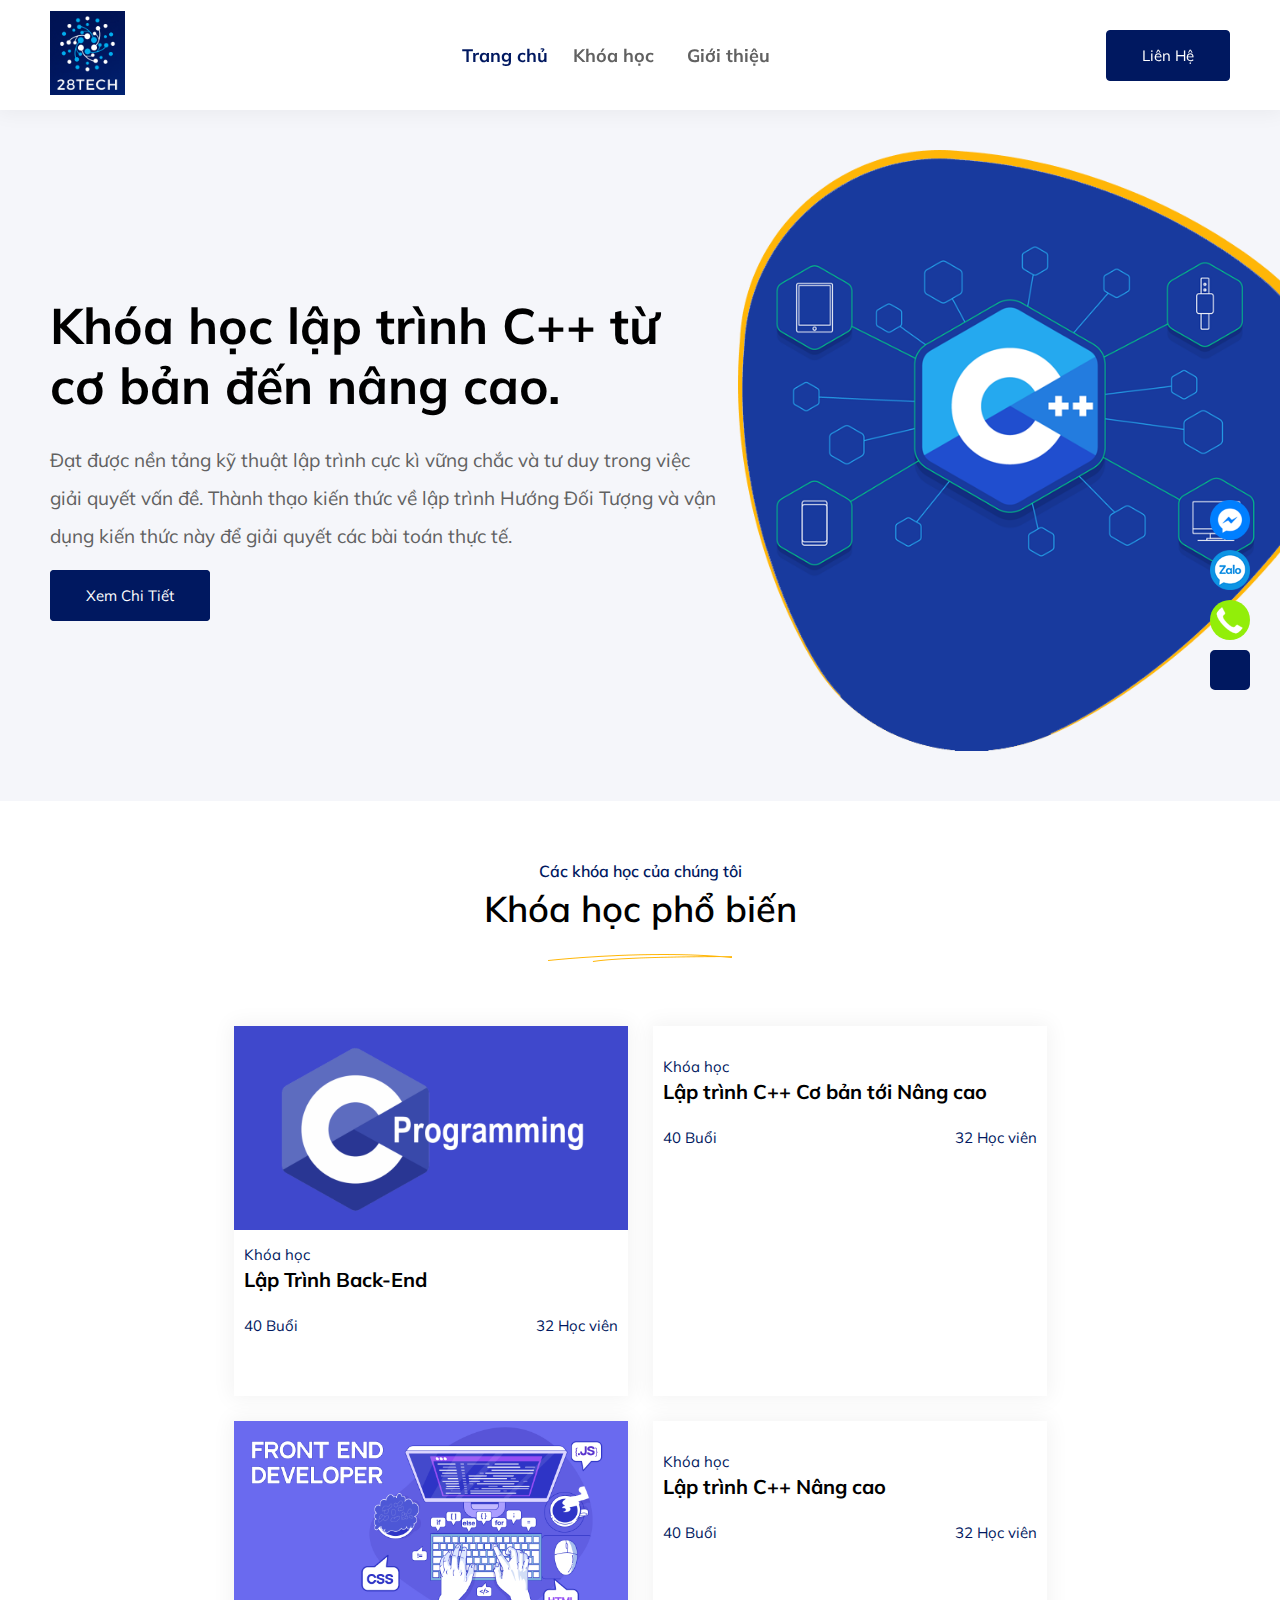
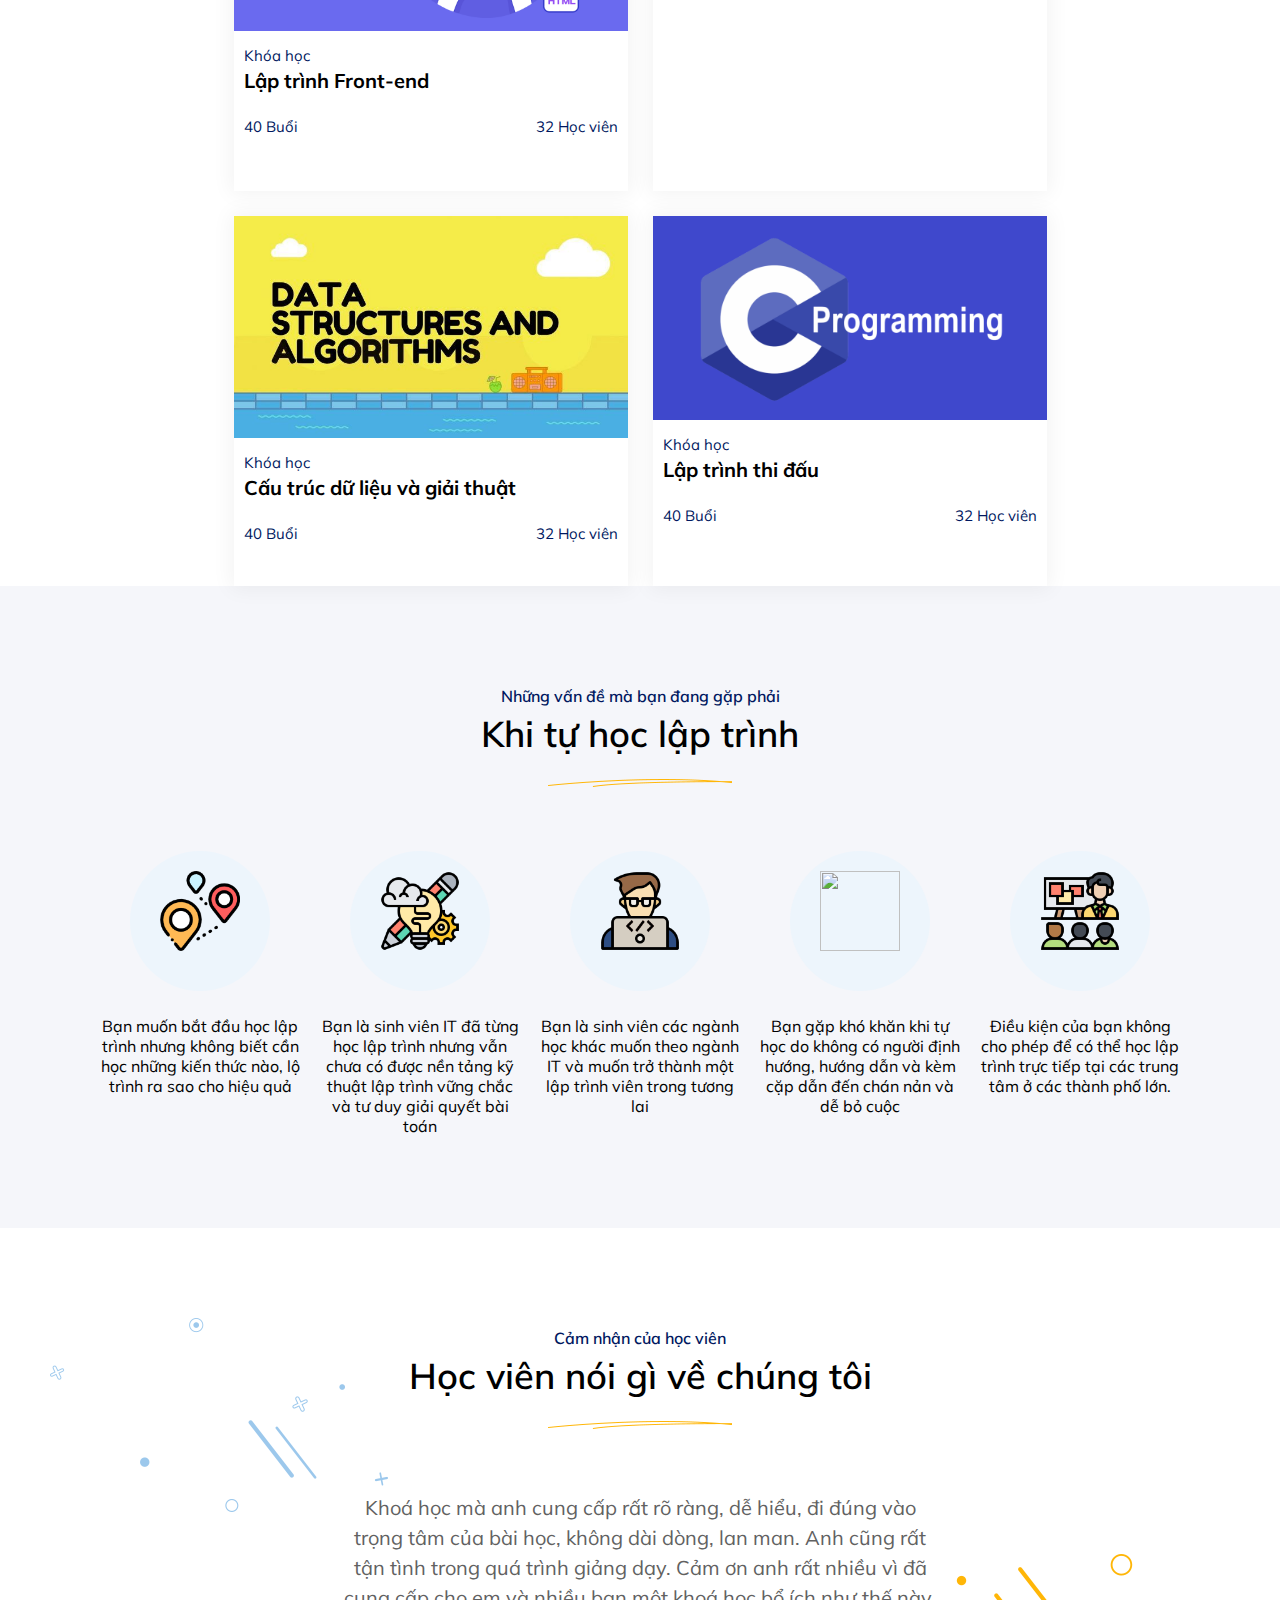
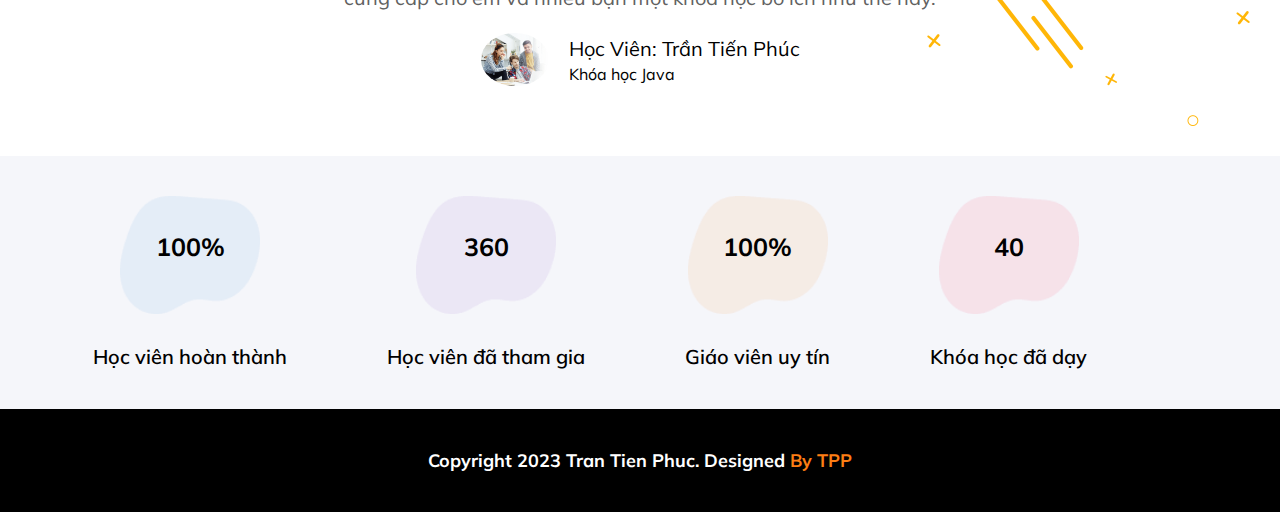
==== index.html @ 57086149 "first commit" ====
<!DOCTYPE html>
<html lang="en">
<head>
    <meta charset="UTF-8">
    <meta name="viewport" content="width=device-width, initial-scale=1.0">
    <link rel="stylesheet" href="style.css">
    <link rel="stylesheet" href="https://cdnjs.cloudflare.com/ajax/libs/font-awesome/6.4.0/css/all.min.css" integrity="sha512-iecdLmaskl7CVkqkXNQ/ZH/XLlvWZOJyj7Yy7tcenmpD1ypASozpmT/E0iPtmFIB46ZmdtAc9eNBvH0H/ZpiBw==" crossorigin="anonymous" referrerpolicy="no-referrer" />
    <link rel="shortcut icon" href="./logo.png" type="image/x-icon">
    <title>TPP - Become A Better Developer</title>
</head>
<body>
    <header>
        <div class="logo">
            <img src="./logo.png" alt="" class="img-logo">
        </div>
        <ul class="menu">
            <li class="menu-item"><a href="./index.html" class="active">Trang chủ</a></li>
            <li class="menu-item menu-item-table">
                <a href="">Khóa học</a>
                <i class="fa-solid fa-chevron-down"></i>
                <div class="menu-list">
                    <a href="./backend.html">Lập trình Backend</a>
                    <a href="">Lập trình FontEnd</a>
                    <a href="">lập trình C++ từ cơ bản đến nâng cao</a>
                    <a href="">Cấu trúc dữ liệu và giải thuật</a>
                    <a href="">Lập trình C</a>
                    <a href="">Lập trình Java và SQL</a>
                    <a href="">Lập trình Python</a>
                    <a href="">Lập trình thi đấu</a>
                </div>
            </li>
            <li class="menu-item"><a href="./introduce.html">Giới thiệu</a></li>
        </ul>
        <a href="" class="contact">Liên hệ</a>
    </header>
    <section class="hero">
        <div class="hero-left">
            <h1 class="heading">Khóa học lập trình C++ từ cơ bản đến nâng cao.</h1>
            <p>Đạt được nền tảng kỹ thuật lập trình cực kì vững chắc và tư duy trong việc giải quyết vấn đề. Thành thạo kiến thức về lập trình Hướng Đối Tượng và vận dụng kiến thức này để giải quyết các bài toán thực tế.</p>
            <a href="" class="contact">Xem chi tiết</a>
        </div>
        <div class="hero-right">
            <img src="./banner-c-plus-plus (1).png" alt="" class="hero-img">
        </div>
    </section>
    <section class="source">
        <div class="title">
            <p>Các khóa học của chúng tôi</p>
            <h3>Khóa học phổ biến</h3>
            <img src="./section-title-shape.png" alt="">
        </div>
        <div class="contain-box">
            <div class="box">
                <img src="./c.png" alt="">
                <div class="content">
                    <span>Khóa học</span>
                    <h3>Lập Trình Back-End</h3>
                    <div class="star">
                        <i class="fa-solid fa-star"></i>
                        <i class="fa-solid fa-star"></i>
                        <i class="fa-solid fa-star"></i>
                        <i class="fa-solid fa-star"></i>
                        <i class="fa-solid fa-star"></i>
                    </div>
                    <div class="time">
                        <span>40 Buổi</span>
                        <span>32 Học viên</span>
                    </div>
                </div>
            </div>
            <div class="box">
                <img src="./c-plus-plus.png" alt="">
                <div class="content">
                    <span>Khóa học</span>
                    <h3>Lập trình C++ Cơ bản tới Nâng cao</h3>
                    <div class="star">
                        <i class="fa-solid fa-star"></i>
                        <i class="fa-solid fa-star"></i>
                        <i class="fa-solid fa-star"></i>
                        <i class="fa-solid fa-star"></i>
                        <i class="fa-solid fa-star"></i>
                    </div>
                    <div class="time">
                        <span>40 Buổi</span>
                        <span>32 Học viên</span>
                    </div>
                </div>
            </div>
            <div class="box">
                <img src="./front-end.png" alt="">
                <div class="content">
                    <span>Khóa học</span>
                    <h3>Lập trình Front-end</h3>
                    <div class="star">
                        <i class="fa-solid fa-star"></i>
                        <i class="fa-solid fa-star"></i>
                        <i class="fa-solid fa-star"></i>
                        <i class="fa-solid fa-star"></i>
                        <i class="fa-solid fa-star"></i>
                    </div>
                    <div class="time">
                        <span>40 Buổi</span>
                        <span>32 Học viên</span>
                    </div>
                </div>
            </div>
            <div class="box">
                <img src="./c-plus-plus (1).png" alt="">
                <div class="content">
                    <span>Khóa học</span>
                    <h3>Lập trình C++ Nâng cao</h3>
                    <div class="star">
                        <i class="fa-solid fa-star"></i>
                        <i class="fa-solid fa-star"></i>
                        <i class="fa-solid fa-star"></i>
                        <i class="fa-solid fa-star"></i>
                        <i class="fa-solid fa-star"></i>
                    </div>
                    <div class="time">
                        <span>40 Buổi</span>
                        <span>32 Học viên</span>
                    </div>
                </div>
            </div>
            <div class="box">
                <img src="./cau-truc-du-lieu-va-giai-thuat.jpg" alt="">
                <div class="content">
                    <span>Khóa học</span>
                    <h3>Cấu trúc dữ liệu và giải thuật</h3>
                    <div class="star">
                        <i class="fa-solid fa-star"></i>
                        <i class="fa-solid fa-star"></i>
                        <i class="fa-solid fa-star"></i>
                        <i class="fa-solid fa-star"></i>
                        <i class="fa-solid fa-star"></i>
                    </div>
                    <div class="time">
                        <span>40 Buổi</span>
                        <span>32 Học viên</span>
                    </div>
                </div>
            </div>
            <div class="box">
                <img src="./c.png" alt="">
                <div class="content">
                    <span>Khóa học</span>
                    <h3>Lập trình thi đấu</h3>
                    <div class="star">
                        <i class="fa-solid fa-star"></i>
                        <i class="fa-solid fa-star"></i>
                        <i class="fa-solid fa-star"></i>
                        <i class="fa-solid fa-star"></i>
                        <i class="fa-solid fa-star"></i>
                    </div>
                    <div class="time">
                        <span>40 Buổi</span>
                        <span>32 Học viên</span>
                    </div>
                </div>
            </div>
        </div>
    </section>
    <section class="introduce">
        <div class="title">
            <p>Những vấn đề mà bạn đang gặp phải</p>
            <h3>Khi tự học lập trình</h3>
            <img src="./section-title-shape.png" alt="">
        </div>
        <div class="container-difficult">
            <div class="box-difficult">
                <div class="img-difficult">
                    <img src="./lo-trinh.png" alt="">
                </div>
                <p>Bạn muốn bắt đầu học lập trình nhưng không biết cần học những kiến thức nào, lộ trình ra sao cho hiệu quả</p>
            </div>
            <div class="box-difficult">
                <div class="img-difficult">
                    <img src="./tu-duy.png" alt="">
                </div>
                <p>Bạn là sinh viên IT đã từng học lập trình nhưng vẫn chưa có được nền tảng kỹ thuật lập trình vững chắc và tư duy giải quyết bài toán</p>
            </div>
            <div class="box-difficult">
                <div class="img-difficult">
                    <img src="./lap-trinh-vien.png" alt="">
                </div>
                <p>Bạn là sinh viên các ngành học khác muốn theo ngành IT và muốn trở thành một lập trình viên trong tương lai</p>
            </div>
            <div class="box-difficult">
                <div class="img-difficult">
                    <img src="./kho-khan.png" alt="">
                </div>
                <p>Bạn gặp khó khăn khi tự học do không có người định hướng, hướng dẫn và kèm cặp dẫn đến chán nản và dễ bỏ cuộc</p>
            </div>
            <div class="box-difficult">
                <div class="img-difficult">
                    <img src="./hoc-offline.png" alt="">
                </div>
                <p>Điều kiện của bạn không cho phép để có thể học lập trình trực tiếp tại các trung tâm ở các thành phố lớn.</p>
            </div>
        </div>
    </section>
    <section class="feeling">
        <img src="./feedback-shape-1.png" alt="" class="felling-img-1">
        <img src="./feedback-shape-2.png" alt="" class="felling-img-2">
        <div class="title">
            <p>Cảm nhận của học viên</p>
            <h3>Học viên nói gì về chúng tôi</h3>
            <img src="./section-title-shape.png" alt="">
        </div>
        <div class="container-feeling">
            <p>Khoá học mà anh cung cấp rất rõ ràng, dễ hiểu, đi đúng vào trọng tâm của bài học, không dài dòng, lan man. Anh cũng rất tận tình trong quá trình giảng dạy. Cảm ơn anh rất nhiều vì đã cung cấp cho em và nhiều bạn một khoá học bổ ích như thế này.</p>
            <div class="content-feeling">
                <img src="./education-img.png" alt="">
                <div class="comment">
                    <p class="name">Học Viên: Trần Tiến Phúc</p>
                    <span>Khóa học Java</span>
                </div>
            </div>
        </div>
    </section>
    <section class="register">
        <div class="container-register">
            <div class="box-register">
                <img src="./counter-shape-1.png" alt="">
                <span>Học viên hoàn thành</span>
                <p>100%</p>
            </div>
            <div class="box-register">
                <img src="./counter-shape-2.png" alt="">
                <span>Học viên đã tham gia</span>
                <p>360</p>
            </div>
            <div class="box-register">
                <img src="./counter-shape-3.png" alt="">
                <span>Giáo viên uy tín</span>
                <p>100%</p>
            </div>
            <div class="box-register">
                <img src="./counter-shape-4.png" alt="">
                <span>Khóa học đã dạy</span>
                <p>40</p>
            </div>
        </div>
    </section>
    <div class="social">
        <img src="./icon-mess.png" alt="">
        <img src="./icon-zalo.png" alt="">
        <img src="./icon-phone.png" alt="" class="social-phone">
       <div class="updown">
        <a href="#"><i class="fa-solid fa-angles-up"></i></a>
       </div>
    </div>
    <footer>
        <p>Copyright 2023 Tran Tien Phuc. Designed <span>By TPP</span></p>
    </footer>
</body>
</html>
---- style.css ----
@import url('https://fonts.googleapis.com/css2?family=Mulish:wght@300;400;500;600;700;800;900&display=swap');
*{
    padding: 0;
    margin: 0;
    box-sizing: border-box;
    list-style: none;
    text-decoration: none;
    font-family: var(--font-family);
}
:root{
    --font-family: 'Mulish', sans-serif;
    --main-color: #001860;
    --body-color: #616161;
    --white-color: #ffffff;
    --bs-orange: #fd7e14;
    --back-color: #000000;
    --transition: all ease .5s;
    --border-radiaus: 4px;
    --box-shadow: 0 0 20px 3px rgba(0,0,0,0.05);
}
body{
   
}
header{
    display: flex;
    align-items: center;
    justify-content: space-between;
    height: 110px;
    background-color: var(--white-color);
    box-shadow: var(--box-shadow);
    padding: 20px 50px;
    position: fixed;
    width: 100%;
    z-index: 1000;
    top: 0;
    left: 0;
    right: 0;
}
.menu .active{
    color: var(--main-color);
}
.logo{
    width: 75px;
}
.logo img{
    width: 100%;
    height: auto;
}
.menu{
    display: flex;
    align-items: center;
    gap: 25px;
}
.menu li a{
    font-size: 18px;
    color: var(--body-color);
    transition: var(--transition);
    font-weight: bold;
}
.menu li:hover a{
    color: var(--main-color);
    cursor: pointer;
}
.contact{
    padding: 15px 35px;
    background-color: var(--main-color);
    color: var(--white-color);
    font-size: 15px;
    border-radius: var(--border-radiaus);
    text-align: center;
    text-transform: capitalize;
    border: 1px solid var(--main-color);
    transition: var(--transition);
}
.contact:hover{
    background-color: var(--white-color);
    color: var(--main-color);
}
.menu li{
    display: flex;
    align-items: center;
}
.menu li i{
    color: var(--body-color);
    font-weight: bold;
    font-size: 10px;
    margin-left: 8px;
    transition: var(--transition);
    cursor: pointer;
}
.menu li:hover i{
    color: var(--main-color);
}
.menu-item-table{
    position: relative;
    cursor: pointer;
}
.menu-item-table:hover .menu-list{
    display: inline-flex;
}
.hero{
    display: flex;
    align-items: center;
    gap: 15px;
    padding: 50px 50px;
    background-color: #f5f6fa;
    margin-top: 100px;
}
.hero-left{
    width: 58.3333333333%;
}
.hero-left .heading{
    font-size: 50px;
    line-height: 1.2;
    margin-bottom: 25px;
}
.hero-left p{
    color: var(--body-color);
    margin-bottom: 30px;
    line-height: 2;
    font-size: 19px;
}
.hero-right{
    width: calc(100% - 58.3333333333%);
}
.hero-right img{
    width: 600px;
    vertical-align: middle;
}
.menu-list{
    position: absolute;
    left: -10px;
    top: 160%;
    display: flex;
    flex-direction: column;
    background-color: var(--white-color);
    width: 250px;
    display: none;
    transition: var(--transition);
}
.menu-list::before{
    content: "";
    display: block;
    width: 150px;
    height: 50px;
    background-color: transparent;
    position: absolute;
    top: -30px;
}
.menu-list a{
    padding: 10px 15px;
    border-bottom: 1px dashed var(--body-color);
    color: var(--body-color);
}
.menu-list a:hover{
    color: red;
}
.source{
    margin-top: 100px;
    margin-bottom: 70px;
    text-align: center;
    width: 90%;
    margin: 0 auto;
}
.title p{
    font-size: 16px;
    color: var(--main-color);
    font-weight: 600;
    margin-bottom: 5px;
}
 .title h3{
    font-size: 36px;
    font-weight: 600;
    margin-bottom: 15px;
}
.box{
    width: 394px;
    height: 370px;
    text-align: start;
    box-shadow: var(--box-shadow);
    transition: var(--transition);
    cursor: pointer;
}
.box:hover{
    transform: translateY(-5px);
}
.box img{
    width: 100%;
    object-fit: cover;
}
.box .content{
    padding: 10px;
}
.box .content span{
    color: var(--main-color);
    font-size: 15px;
    margin-bottom: 5px;
}
.box .content h3{
    font-size: 20px;
    line-height: 1.6;
}
.box .content .star{
    margin-bottom: 20px;
    line-height: 1;
    color: var(--main-color);
}
.time{
    width: 100%;
    display: flex;
    align-items: center;
    justify-content: space-between;
}
.contain-box{
    display: flex;
    align-items: center;
    justify-content: center;
    flex-wrap: wrap;
    gap: 25px;
}
.title{
    margin: 60px 0px;
}
.introduce{
    background-color: #f5f6fa;
    padding: 40px;
    text-align: center;
}
.container-difficult{
    display: flex;
    align-items: center;
    justify-content: center;
    gap: 20px;
}
.box-difficult{
    width: 200px;
    height: 337px;
    text-align: center;
    transition: var(--transition);
}
.box-difficult:hover{
    transform: translateY(-5px);
}
.box-difficult img{
    width: 80px;
    height: 80px;
    object-fit: contain;
    margin-bottom: 20px;
}
.img-difficult{
    width: 140px;
    height: 140px;
    background-color: red;
    display: flex;
    align-items: center;
    justify-content: center;
    border-radius: 50%;
    margin: 0 auto 25px;
    background-color: #edf5fc;
}
.feeling{
    display: flex;
    align-items: center;
    justify-content: center;
    flex-direction: column;
    background-color: var(--white-color);
    text-align: center;
    padding: 40px;
    position: relative;
    margin-bottom: 30px;
}
.container-feeling{
    width: 50%;
}
.content-feeling img{
    width: 68px;
    height: auto;
    border-radius: 50%;
}
.container-feeling p{
    font-size: 20px;
    color: var(--body-color);
    line-height: 1.5;
}
.content-feeling{
    width: 100%;
    display: flex;
    align-items: center;
    gap: 20px;
    justify-content: center;
    margin-top: 20px;
}
.content-feeling .name{
    color: var(--back-color);
}
.container-feeling .comment{
    text-align: start;
}
.felling-img-1{
    position: absolute;
    top: 90px;
    left: 50px;
}
.felling-img-2{
    position: absolute;
    bottom: 0;
    right: 30px;
}
.register{
    background-color: #f5f6fa;
    padding: 40px 0px;
}
.container-register{
    display: flex;
    align-items: center;
    justify-content: center;
}
.box-register{
    display: flex;
    align-items: center;
    flex-direction: column;
    margin-right: 100px;
    position: relative;
    transition: var(--transition);
}
.box-register:hover{
    transform: translateY(-5px);
}
.box-register img{
    margin-bottom: 30px;
    width: 140px;
}
.box-register span{
    font-size: 20px;
    font-weight: 600;
}
.box-register p{
    position: absolute;
    font-size: 25px;
    font-weight: bold;
    top: 20%;
}
footer{
    background-color: var(--back-color);
    padding: 40px;
    text-align: center;
}
footer p{
    color: var(--white-color);
    font-size: 18px;
    font-weight: bold;
}
footer span{
    color: var(--bs-orange);
}
.social{
    position: fixed;
    top: 500px;
    right: 30px;
}
.social img{
    width: 40px;
    height: 40px;
    margin-bottom: 10px;
    display: block;
    cursor: pointer;
}
.social-phone{
    background-color: rgb(146, 238, 9);
    border-radius: 50%;
    padding: 5px;
}
.social .updown{
    width: 40px;
    height: 40px;
    background-color: var(--main-color);
    display: flex;
    align-items: center;
    justify-content: center;
    border-radius: 5px;
    font-size: 12px;
    border: 2px solid var(--main-color);
    transition: var(--transition);
    cursor: pointer;
}
.social .updown a{
    color: var(--white-color);
}
.social .updown:hover{
    background-color: var(--white-color);
}
.social .updown:hover a{
    color: var(--main-color);
}
.introduce-hero{
    position: relative;
    height: 363px;
    width: 100%;
    background-image: url(./page-bg-1.jpg);
    text-align: center;
    background-repeat: no-repeat;
    background-position: center center;
    background-size: cover;
    display: flex;
    align-items: center;
    justify-content: center;
    z-index: 1;
}
.introduce-hero::before{
    position: absolute;
    content: "";
    width: 100%;
    height: 100%;
    background-color: var(--white-color);
    opacity: 0.8;
    z-index: -1;
}
.container-introduce-hero h2{
    font-size: 40px;
    font-weight: 500;
    margin-bottom: 20px;
}
.container-introduce-hero span{
    margin: 0 20px;
    font-size: 15px;
}
.introduce-body{
    display: flex;
    gap: 55px;
    background-color: #f5f6fa;
}
.introduce-left{
    width: 50%;
}
.introduce-left img{
    width: 800px;
    height: 100%;
    background-size: contain;
    background-position: center center;
}
.introduce-righ{
    max-width: 518px;
}
.introduce-right{
    padding: 100px 0px;
}
.introduce-right h3{
    font-size: 36px;
    text-transform: uppercase;
    color: var(--main-color);
    margin: 20px 0px;
}
.introduce-right p{
    color: var(--body-color);
    line-height: 2;
    margin-bottom: 20px;
}
.introduce-right .content{
    max-width: 600px;
}
.contact-item{
    margin-bottom: 30px;
}
.contact-item i{
    width: 20px;
    height: 20px;
    background-color: var(--main-color);
    border-radius: 50%;
    font-size: 15px;
    color: var(--white-color);
    line-height: 20px;
    padding-left: 3px;
}
.contact-item .link{
    color: var(--body-color);
    margin-left: 5px;
    transition: var(--transition);
}
.contact-item .link:hover{
    color: var(--main-color);
}
.rate{
    margin-top: 200px;
    margin-bottom: 50px;
    display: flex;
}
.rate .left{
    width: 60%;
    margin: 0 100px;
}
.rate .left h2{
    font-size: 38px;
    margin-bottom: 25px;
    font-weight: 700;
    color: var(--main-color);
}
.rate .left img{
    width: 800px;
    height: auto;
}
.teacher{
    display: flex;
    align-items: center;
    gap: 20px;
    margin-bottom: 20px;
}
.teacher img{
    max-width: 55px;
    border-radius: 50%;
}
.teacher span{
    display: block;
    margin-top: 10px;
}
.right{
    width: 40%;
}
.box-rate{
    max-width: 400px;
    border: 1px solid #eaedff;
}
.cost , .begin , .calender{
    padding: 10px 30px;
    border-bottom: 1px solid #eaedff;
}
.cost , .begin{
    display: flex;
    align-items: center;
    justify-content: space-between;
}
.cost span{
    color: var(--main-color);
    font-weight: 600;
}
.begin span ,.calender span{
    color: var(--body-color);
}
.button{
    display: flex;
    align-items: center;
    justify-content: center;
    padding: 10px 0;
}
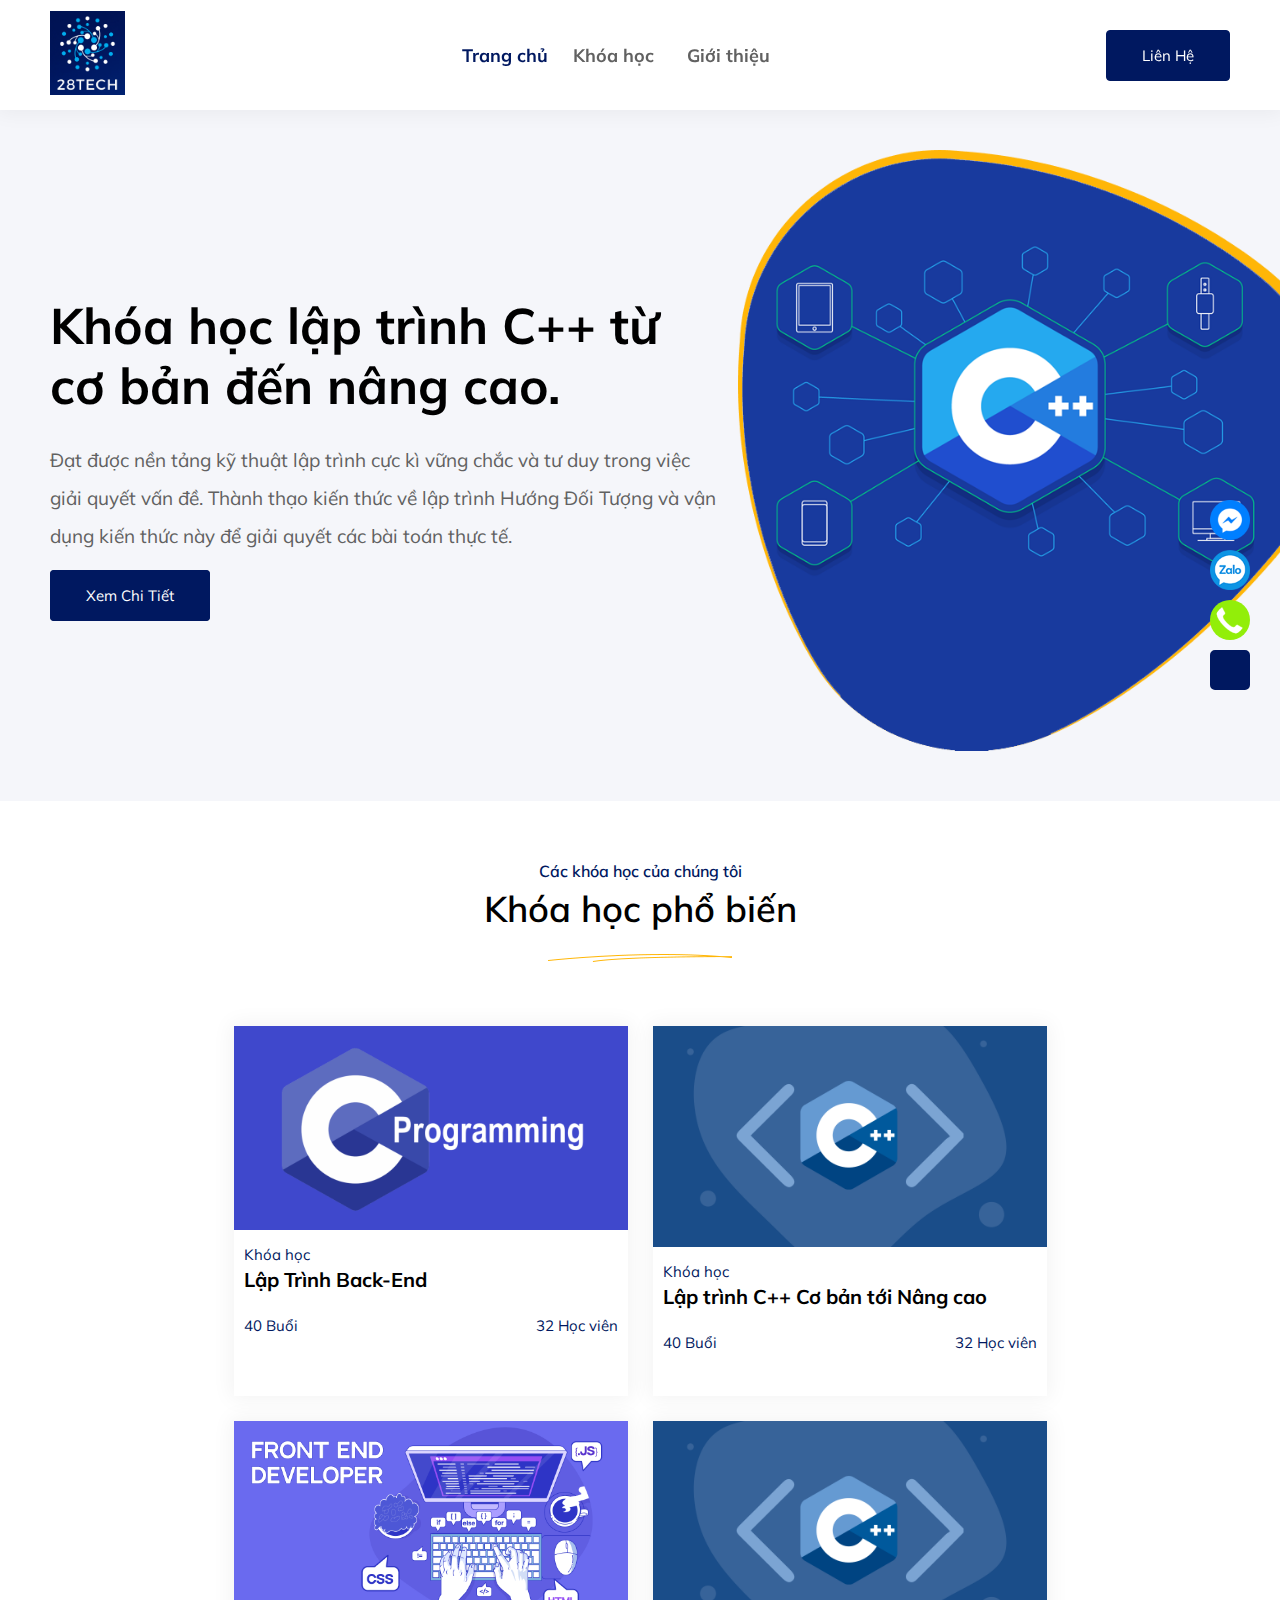
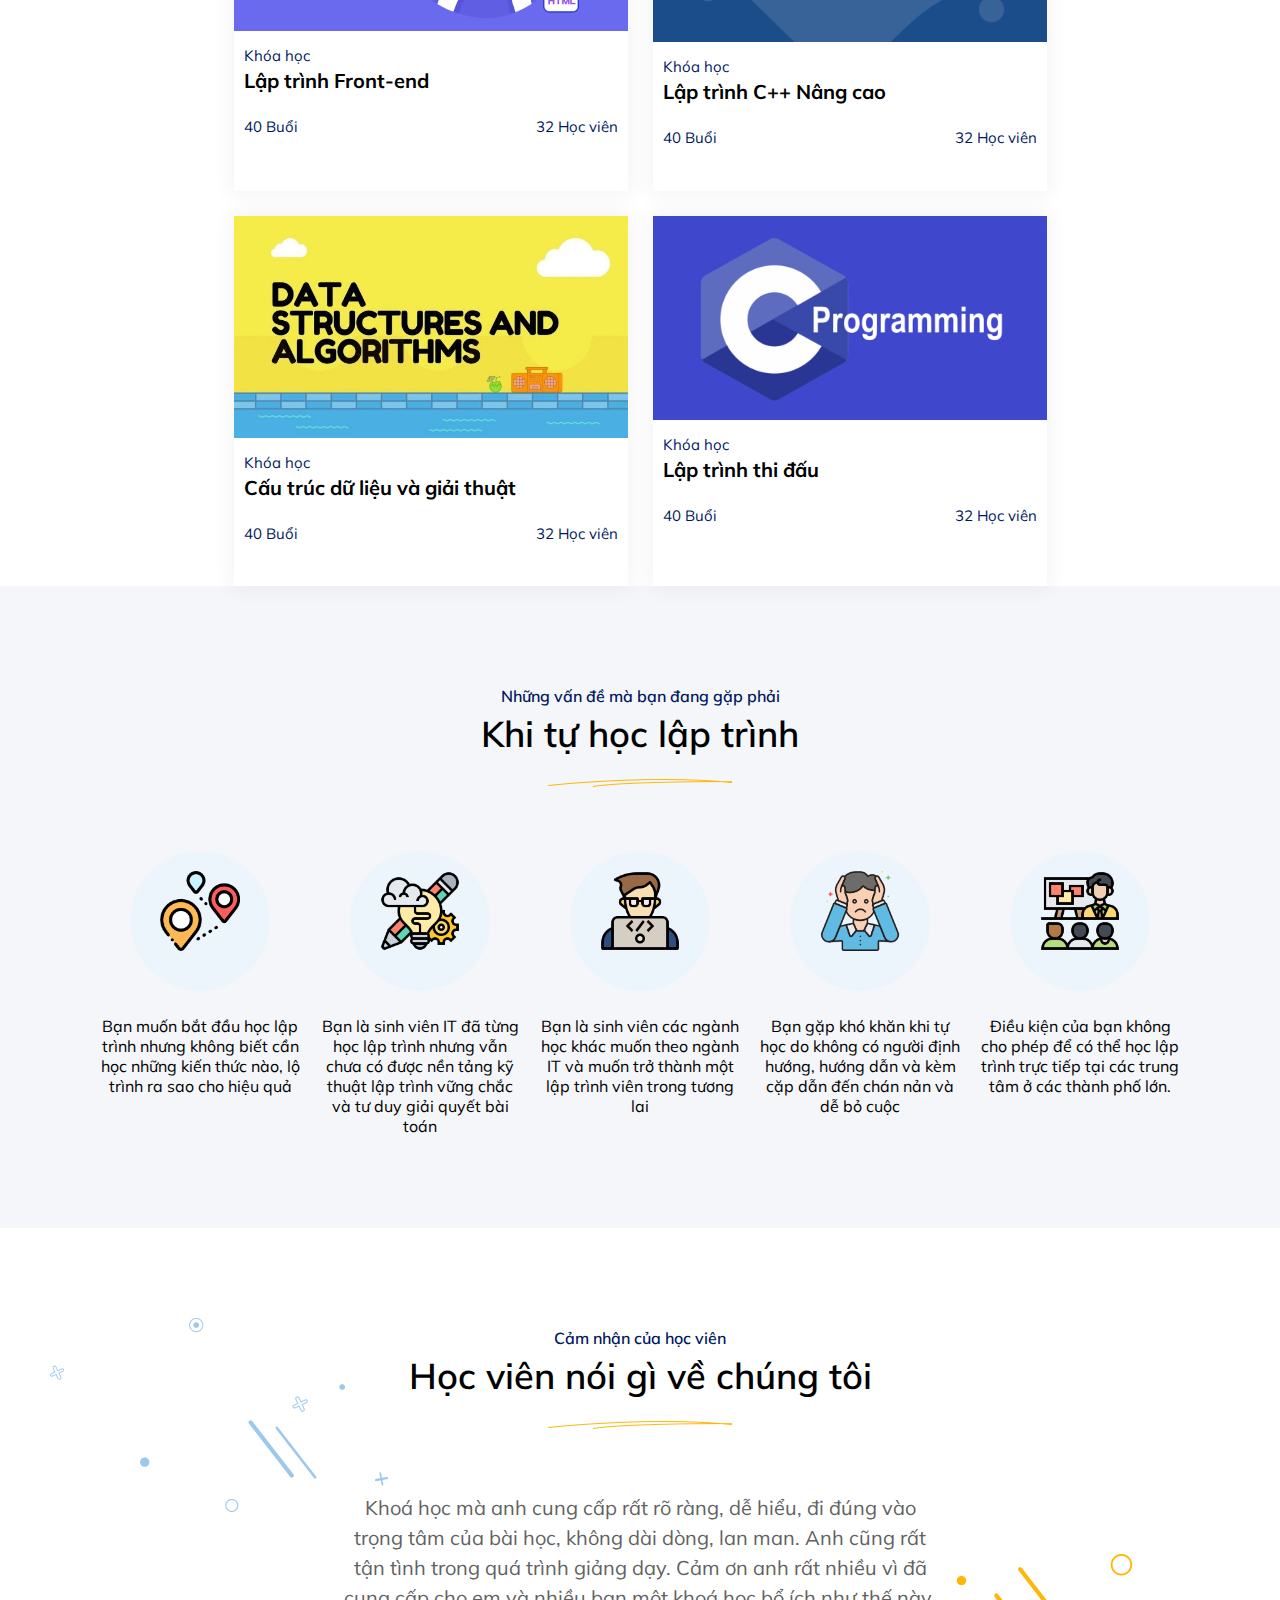
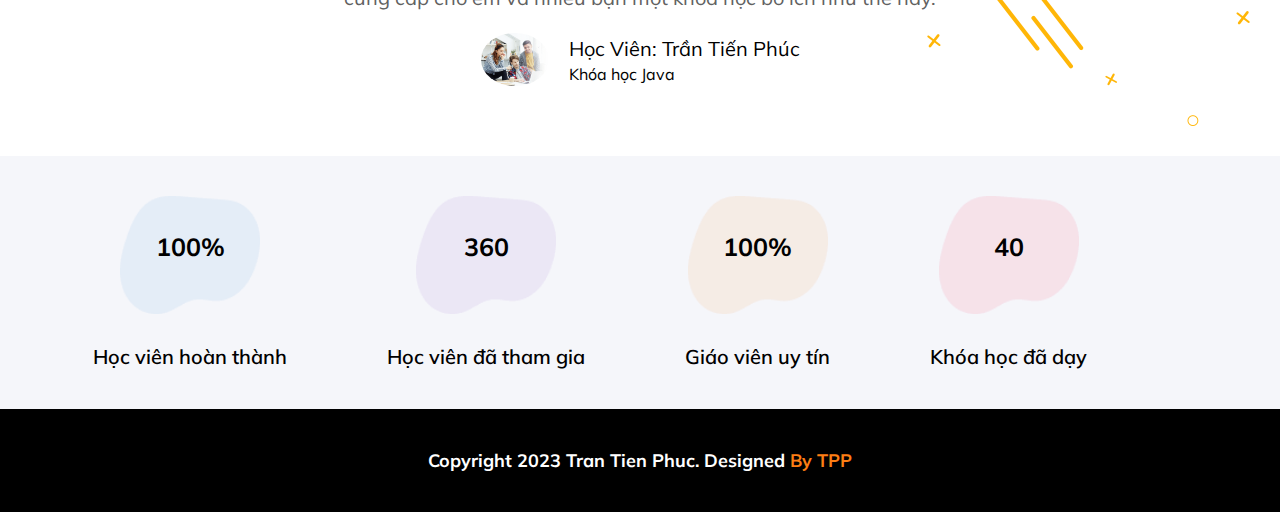
==== commit 30c02426: "first commit" ====
--- a/index.html
+++ b/index.html
@@ -218,8 +218,8 @@
             </div>
         </div>
     </section>
-    <section class="register">
-        <div class="container-register">
+    <section class="register-index">
+        <div class="container-register-index">
             <div class="box-register">
                 <img src="./counter-shape-1.png" alt="">
                 <span>Học viên hoàn thành</span>
--- a/style.css
+++ b/style.css
@@ -45,6 +45,7 @@
 .logo img{
     width: 100%;
     height: auto;
+    cursor: pointer;
 }
 .menu{
     display: flex;
@@ -250,7 +251,6 @@
 .img-difficult{
     width: 140px;
     height: 140px;
-    background-color: red;
     display: flex;
     align-items: center;
     justify-content: center;
@@ -306,11 +306,11 @@
     bottom: 0;
     right: 30px;
 }
-.register{
+.register-index{
     background-color: #f5f6fa;
     padding: 40px 0px;
 }
-.container-register{
+.container-register-index{
     display: flex;
     align-items: center;
     justify-content: center;
@@ -481,7 +481,7 @@
 }
 .rate{
     margin-top: 200px;
-    margin-bottom: 50px;
+    margin-bottom: 70px;
     display: flex;
 }
 .rate .left{
@@ -540,4 +540,269 @@
     align-items: center;
     justify-content: center;
     padding: 10px 0;
+}
+.navbar{
+    padding: 20px 30px;
+    background-color: #f5f6fa;
+    display: flex;
+    align-items: center;
+    justify-content: center;
+}
+.navbar-backend{
+    display: flex;
+    align-items: center;
+    gap: 30px;
+}
+.target{
+    display: flex;
+    gap: 20px;
+    padding: 50px 80px;
+}
+.target-left{
+    width: 50%;
+}
+.target-left img{
+    width: 100%;
+}
+.target-right{
+    width: 50%;
+}
+.target-right h2{
+    font-size: 36px;
+}
+.target-box{
+    margin-top: 20px;
+    display: flex;
+    flex-wrap: wrap;
+    gap: 20px;
+}
+.target-box-item{
+    padding: 20px 30px;
+    text-align: center;
+    width: 280px;
+    height: 250px;
+    background-color: #f8f8fb;
+    cursor: pointer;
+    transition: var(--transition);
+    z-index: 2;
+}
+.target-box-item:hover{
+    transform: translateY(-5px);
+}
+.target-box-item img{
+    height: 70px;
+    width: auto;
+}
+.target-box-item h3{
+    color: #111111;
+}
+.target-box-item span{
+    font-size: 15px;
+    line-height: 2;
+    color: var(--body-color);
+    margin-top: 10px;
+    display: block;
+}
+.target-box-item-margin{
+    margin-top: 30px;
+}
+.result{
+    background-image: url(tutor-bg.jpg);
+    background-size: cover;
+    background-position: center center;
+    height: 800px;
+    text-align: center;
+    padding: 40px;
+    position: relative;
+    z-index: -2;
+}
+.result:before{
+    content: "";
+    position: absolute;
+    top: 0;
+    left: 0;
+    width: 100%;
+    height: 100%;
+    background-color: #111111;
+    opacity: 0.8;
+    z-index: -1;
+}
+.result .title{
+    z-index: 2000;
+}
+.result .title span{
+    color: #ffc107;
+    font-size: 16px;
+    font-weight: 600;
+    margin-bottom: 10px;
+}
+.result .title h3{
+    color: var(--white-color);
+}
+.result .target-box .target-box-item{
+    width: 380px;
+    height: 230px;
+    background-color: transparent;
+    border: 1px solid var(--white-color);
+    cursor: pointer;
+    transition: var(--transition);
+    padding-bottom: 40px;
+}
+.result .target-box .target-box-item:hover{
+    transform: translateY(-5px);
+}
+.result .target-box{
+    display: flex;
+    align-items: center;
+    justify-content: center;
+}
+.result .target-box .target-box-item h3{
+    color: var(--white-color);
+}
+.result .target-box .target-box-item span{
+    color: var(--white-color);
+}
+.opp{
+    padding: 100px 0px 70px;
+    text-align: center;
+    background-color: #f5f6fa;
+}
+.opp h2{
+    font-size: 36px;
+    font-weight: 600;
+    margin-bottom: 15px;
+}
+.opp img{
+    margin-bottom: 30px;
+}
+.why{
+    display: flex;
+    padding: 100px;
+}
+.why-left{
+    width: 50%;
+}
+.why-left h2{
+    font-size: 36px;
+    margin-bottom: 20px;
+}
+.why-left span{
+    color: var(--main-color);
+}
+.why-right{
+    position: relative;
+    display: flex;
+    align-items: center;
+    justify-content: center;
+    width: 50%;
+    margin-top: 100px;
+}
+.why-right-img-2{
+    position: absolute;
+    top: -130px;
+    right: 70px;
+}
+.why-right-img-3{
+    position: absolute;
+    left: 40px;
+    top: -40px;
+}
+.why-shap-1{
+    position: absolute;
+    top: -120px;
+    left: 0;
+    z-index: -1;
+}
+.why-shap-2{
+    position: absolute;
+    bottom: 0;
+    right: 80px;
+    z-index: -1;
+}
+.sale{
+    background-image: url(./lap-trinh.jpg);
+    height: 700px;
+    background-size: cover;
+    background-position: center center;
+    display: flex;
+    gap: 100px;
+    padding: 100px;
+    position: relative;
+    z-index: 2;
+}
+.sale::before{
+    content: "";
+    position: absolute;
+    top: 0;
+    left: 0;
+    width: 100%;
+    height: 100%;
+    background-color: rgb(0 0 0 / 70%);
+    z-index: -1;
+}
+.sale-left{
+    width: 50%;
+}
+.sale-left h2{
+    font-size: 42px;
+    color: var(--white-color);
+    margin-bottom: 20px;
+}
+.sale-left p{
+    color: var(--white-color);
+    margin-bottom: 20px;
+}
+.sale-left .here{
+    margin: 20px 0px;
+}
+.sale-contact{
+    font-size: 32px;
+    margin-bottom: 25px
+}
+.sale-right{
+    width: 50%;
+}
+.container-register{
+    padding: 20px 0px;
+    background-color: var(--white-color);
+    display: flex;
+    align-items: center;
+    flex-direction: column;
+    width: 500px;
+}
+.register{
+    padding: 25px 30px 20px;
+    text-align: center;
+    background-color: var(--main-color);
+    width: 420px;
+}
+.register span{
+    color: var(--white-color);
+}
+.register h3{
+    color: var(--white-color);
+    font-size: 20px;
+    font-weight: 400;
+}
+.form input{
+    background-color: #f8f9fb;
+    border-color: #e1e2e3;
+    color: #616161;
+    height: 50px;
+    width: 100%;
+    padding: 10px 20px;
+    font-size: 16px;
+    border: 1px solid #ececed;
+    margin-bottom: 30px;
+    outline: none;
+}
+.form input:hover{
+
+}
+.form{
+    width: 420px;
+    margin-bottom: 30px;
+    border: 1px solid var(--main-color);
+    padding: 20px 20px 40px;
+    text-align: center;
 }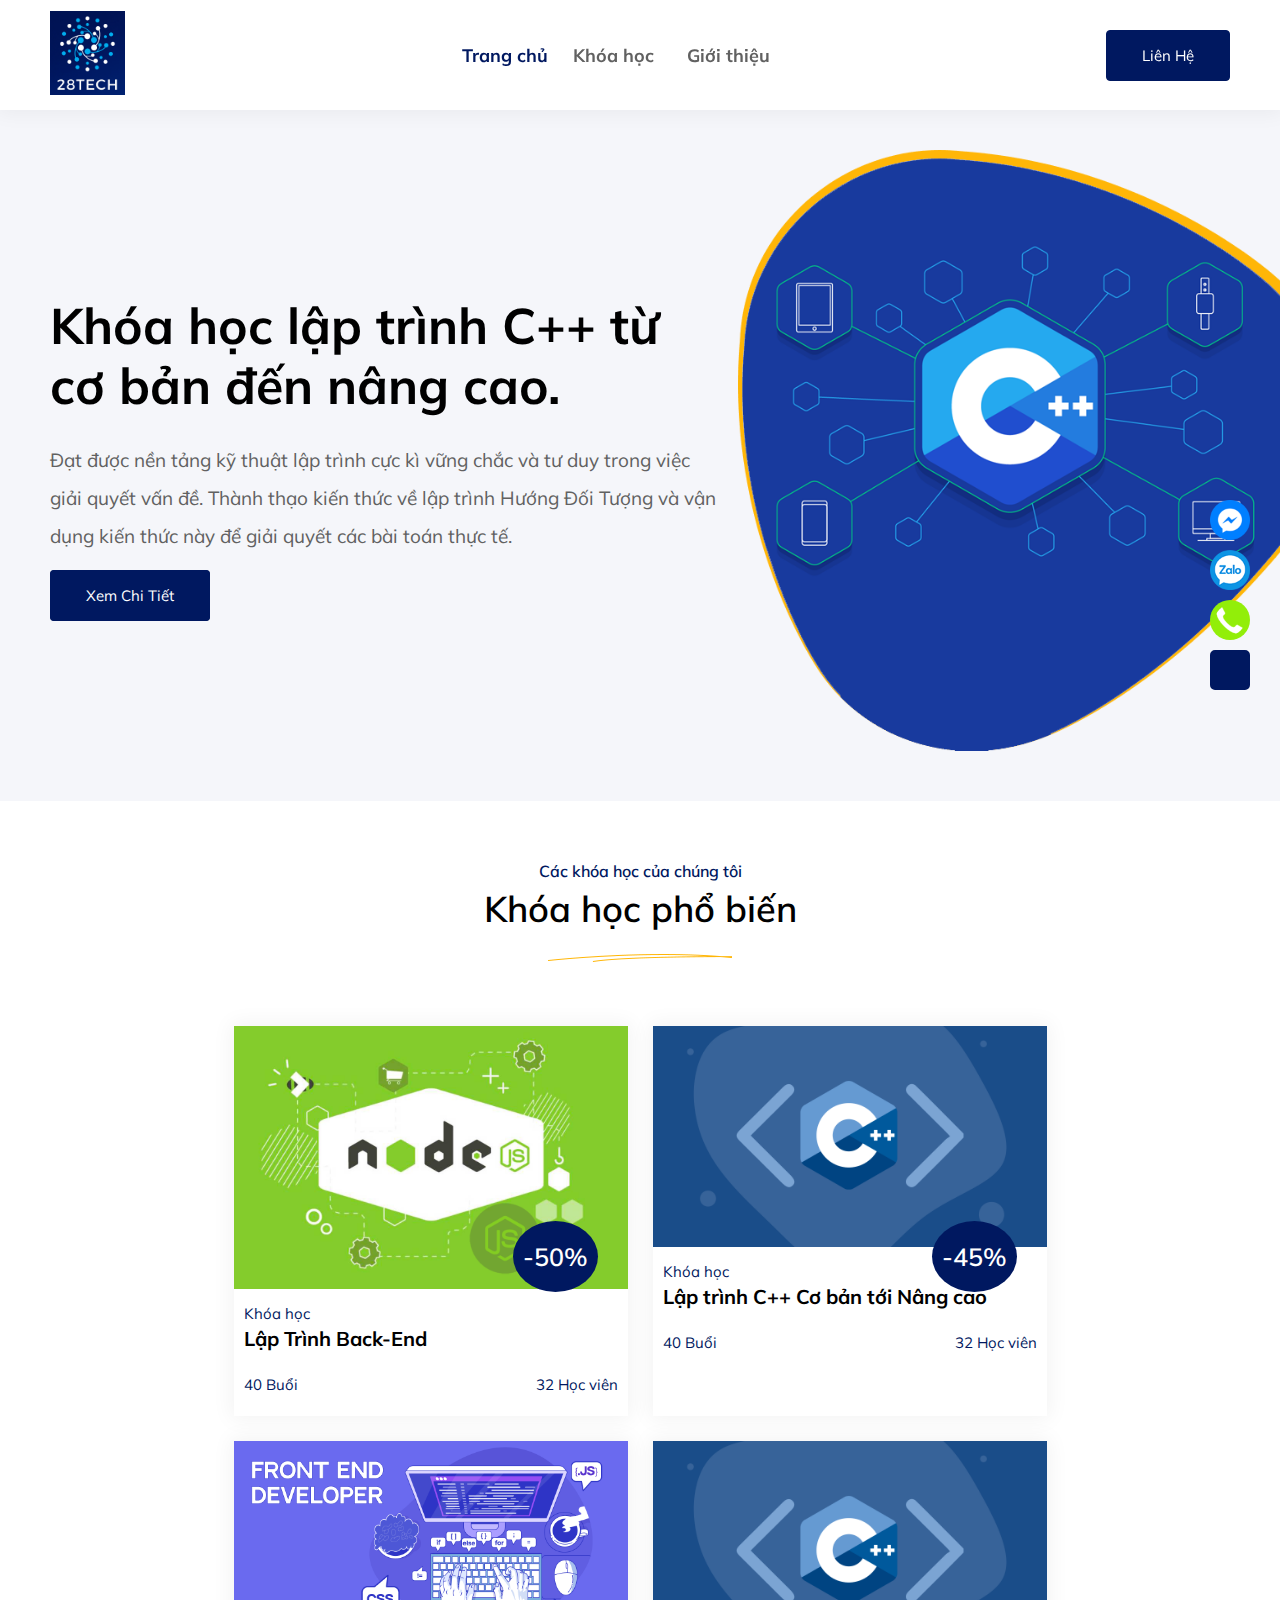
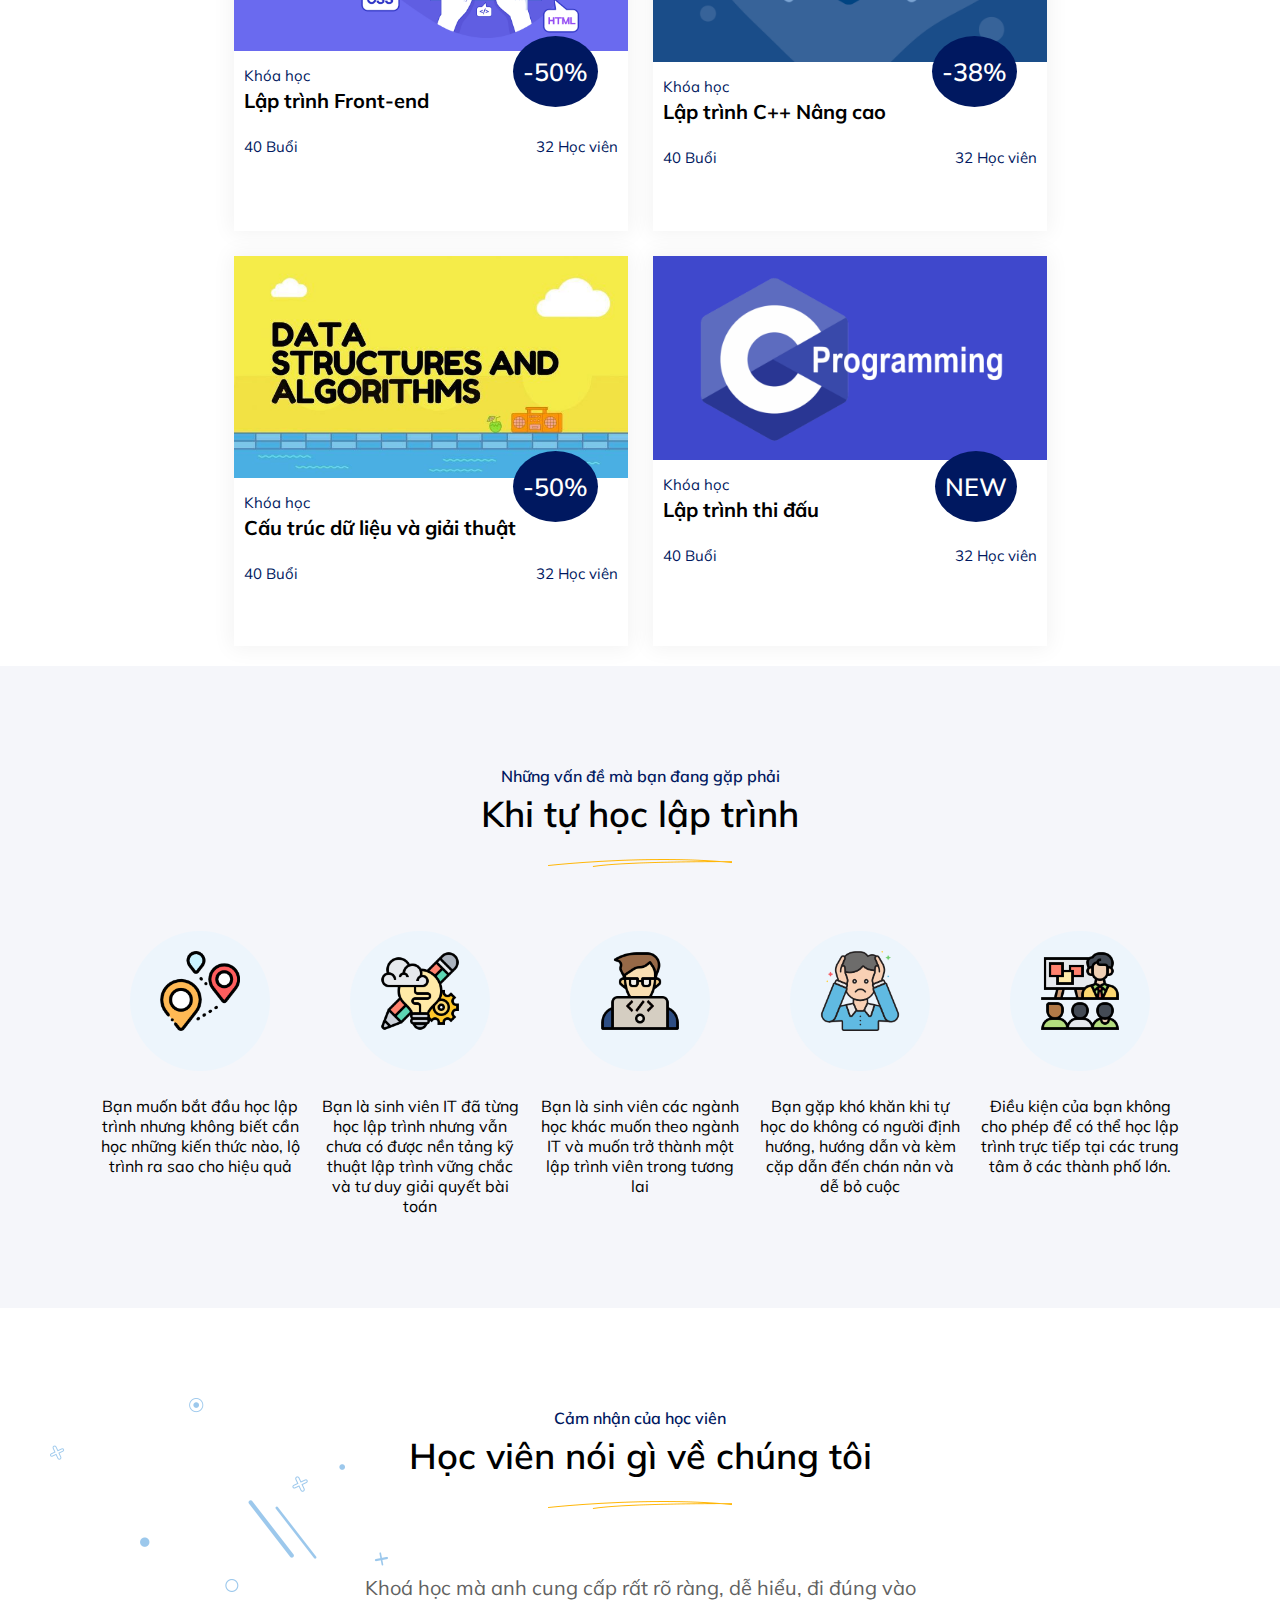
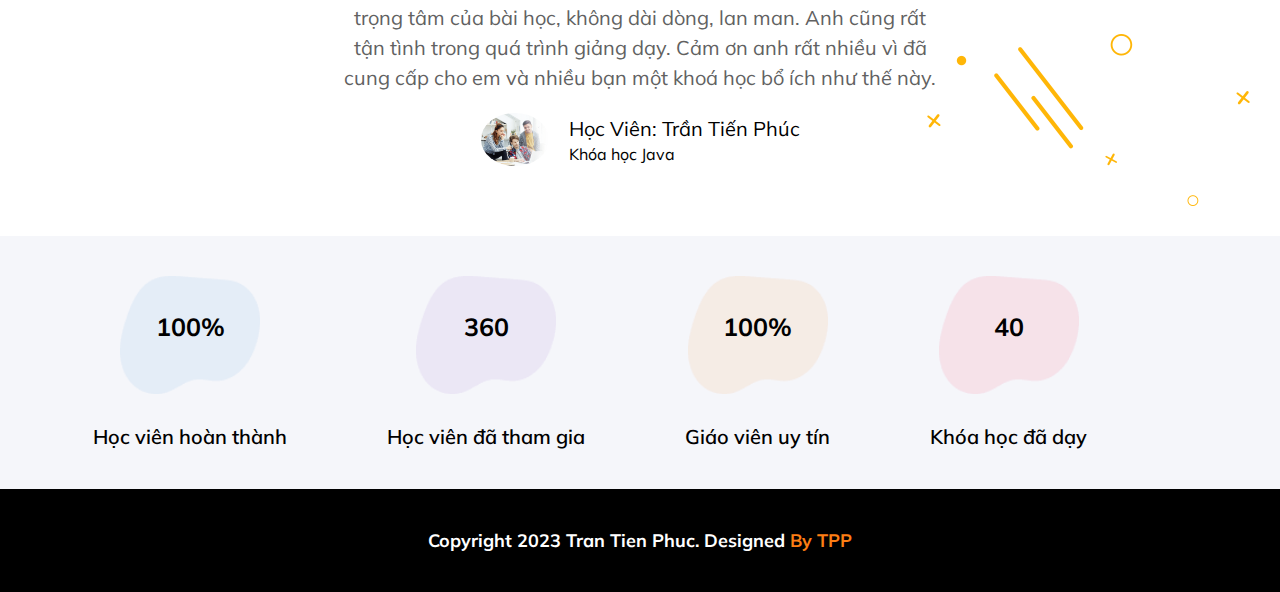
==== commit 2cfb2f15: "first commit" ====
--- a/index.html
+++ b/index.html
@@ -20,7 +20,7 @@
                 <i class="fa-solid fa-chevron-down"></i>
                 <div class="menu-list">
                     <a href="./backend.html">Lập trình Backend</a>
-                    <a href="">Lập trình FontEnd</a>
+                    <a href="./fontend.html">Lập trình FontEnd</a>
                     <a href="">lập trình C++ từ cơ bản đến nâng cao</a>
                     <a href="">Cấu trúc dữ liệu và giải thuật</a>
                     <a href="">Lập trình C</a>
@@ -50,60 +50,69 @@
             <img src="./section-title-shape.png" alt="">
         </div>
         <div class="contain-box">
-            <div class="box">
-                <img src="./c.png" alt="">
-                <div class="content">
-                    <span>Khóa học</span>
-                    <h3>Lập Trình Back-End</h3>
-                    <div class="star">
-                        <i class="fa-solid fa-star"></i>
-                        <i class="fa-solid fa-star"></i>
-                        <i class="fa-solid fa-star"></i>
-                        <i class="fa-solid fa-star"></i>
-                        <i class="fa-solid fa-star"></i>
-                    </div>
-                    <div class="time">
-                        <span>40 Buổi</span>
-                        <span>32 Học viên</span>
-                    </div>
-                </div>
-            </div>
-            <div class="box">
-                <img src="./c-plus-plus.png" alt="">
-                <div class="content">
-                    <span>Khóa học</span>
-                    <h3>Lập trình C++ Cơ bản tới Nâng cao</h3>
-                    <div class="star">
-                        <i class="fa-solid fa-star"></i>
-                        <i class="fa-solid fa-star"></i>
-                        <i class="fa-solid fa-star"></i>
-                        <i class="fa-solid fa-star"></i>
-                        <i class="fa-solid fa-star"></i>
-                    </div>
-                    <div class="time">
-                        <span>40 Buổi</span>
-                        <span>32 Học viên</span>
-                    </div>
-                </div>
-            </div>
-            <div class="box">
-                <img src="./front-end.png" alt="">
-                <div class="content">
-                    <span>Khóa học</span>
-                    <h3>Lập trình Front-end</h3>
-                    <div class="star">
-                        <i class="fa-solid fa-star"></i>
-                        <i class="fa-solid fa-star"></i>
-                        <i class="fa-solid fa-star"></i>
-                        <i class="fa-solid fa-star"></i>
-                        <i class="fa-solid fa-star"></i>
-                    </div>
-                    <div class="time">
-                        <span>40 Buổi</span>
-                        <span>32 Học viên</span>
-                    </div>
-                </div>
-            </div>
+            <a href="./backend.html">
+                <div class="box">
+                    <img src="./back-end.png" alt="">
+                    <div class="content">
+                        <span>Khóa học</span>
+                        <h3>Lập Trình Back-End</h3>
+                        <div class="star">
+                            <i class="fa-solid fa-star"></i>
+                            <i class="fa-solid fa-star"></i>
+                            <i class="fa-solid fa-star"></i>
+                            <i class="fa-solid fa-star"></i>
+                            <i class="fa-solid fa-star"></i>
+                        </div>
+                        <div class="time">
+                            <span>40 Buổi</span>
+                            <span>32 Học viên</span>
+                        </div>
+                        <p>-50%</p>
+                    </div>
+                </div>
+            </a>
+            <a href="./cplus.html">
+                <div class="box">
+                    <img src="./c-plus-plus.png" alt="">
+                    <div class="content">
+                        <span>Khóa học</span>
+                        <h3>Lập trình C++ Cơ bản tới Nâng cao</h3>
+                        <div class="star">
+                            <i class="fa-solid fa-star"></i>
+                            <i class="fa-solid fa-star"></i>
+                            <i class="fa-solid fa-star"></i>
+                            <i class="fa-solid fa-star"></i>
+                            <i class="fa-solid fa-star"></i>
+                        </div>
+                        <div class="time">
+                            <span>40 Buổi</span>
+                            <span>32 Học viên</span>
+                        </div>
+                    </div>
+                    <p>-45%</p>
+                </div>
+            </a>
+            <a href="./fontend.html">
+                <div class="box">
+                    <img src="./front-end.png" alt="">
+                    <div class="content">
+                        <span>Khóa học</span>
+                        <h3>Lập trình Front-end</h3>
+                        <div class="star">
+                            <i class="fa-solid fa-star"></i>
+                            <i class="fa-solid fa-star"></i>
+                            <i class="fa-solid fa-star"></i>
+                            <i class="fa-solid fa-star"></i>
+                            <i class="fa-solid fa-star"></i>
+                        </div>
+                        <div class="time">
+                            <span>40 Buổi</span>
+                            <span>32 Học viên</span>
+                        </div>
+                    </div>
+                    <p>-50%</p>
+                </div>
+            </a>
             <div class="box">
                 <img src="./c-plus-plus (1).png" alt="">
                 <div class="content">
@@ -121,6 +130,7 @@
                         <span>32 Học viên</span>
                     </div>
                 </div>
+                <p>-38%</p>
             </div>
             <div class="box">
                 <img src="./cau-truc-du-lieu-va-giai-thuat.jpg" alt="">
@@ -139,6 +149,7 @@
                         <span>32 Học viên</span>
                     </div>
                 </div>
+                <p>-50%</p>
             </div>
             <div class="box">
                 <img src="./c.png" alt="">
@@ -157,6 +168,7 @@
                         <span>32 Học viên</span>
                     </div>
                 </div>
+                <p>NEW</p>
             </div>
         </div>
     </section>
--- a/style.css
+++ b/style.css
@@ -6,6 +6,8 @@
     list-style: none;
     text-decoration: none;
     font-family: var(--font-family);
+    outline: none;
+    border: none;
 }
 :root{
     --font-family: 'Mulish', sans-serif;
@@ -21,6 +23,9 @@
 body{
    
 }
+a{
+    color: var(--back-color);
+}
 header{
     display: flex;
     align-items: center;
@@ -176,11 +181,23 @@
 }
 .box{
     width: 394px;
-    height: 370px;
+    height: 390px;
     text-align: start;
     box-shadow: var(--box-shadow);
     transition: var(--transition);
     cursor: pointer;
+    position: relative;
+}
+.box p{
+    position: absolute;
+    padding: 20px 10px;
+    background-color: var(--main-color);
+    border-radius: 50%;
+    color: var(--white-color);
+    font-size: 25px;
+    font-weight: 600;
+    top: 50%;
+    right: 30px;
 }
 .box:hover{
     transform: translateY(-5px);
@@ -218,6 +235,7 @@
     justify-content: center;
     flex-wrap: wrap;
     gap: 25px;
+    margin-bottom: 20px;
 }
 .title{
     margin: 60px 0px;
@@ -357,6 +375,7 @@
     position: fixed;
     top: 500px;
     right: 30px;
+    z-index: 100000;
 }
 .social img{
     width: 40px;
@@ -795,9 +814,10 @@
     border: 1px solid #ececed;
     margin-bottom: 30px;
     outline: none;
-}
-.form input:hover{
-
+    transition: var(--transition);
+}
+.form input:focus{
+    border-color: var(--main-color);
 }
 .form{
     width: 420px;
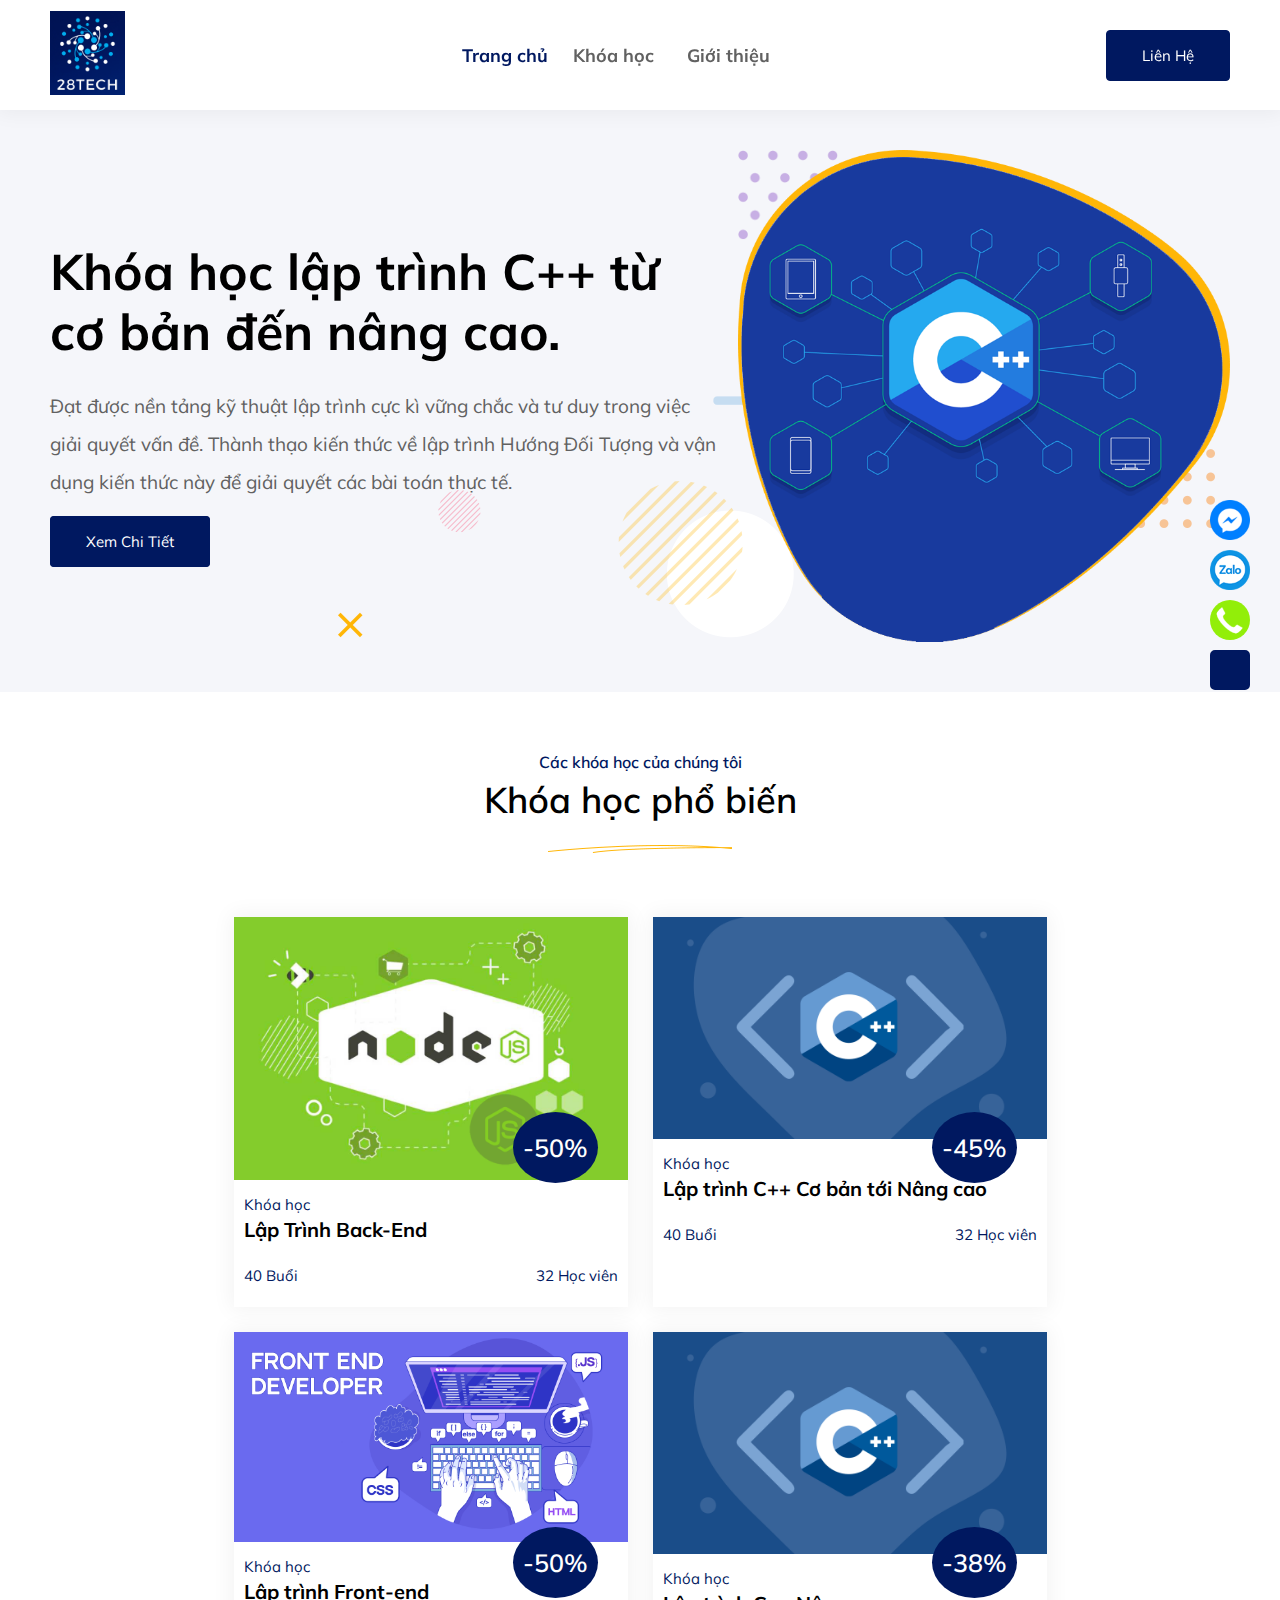
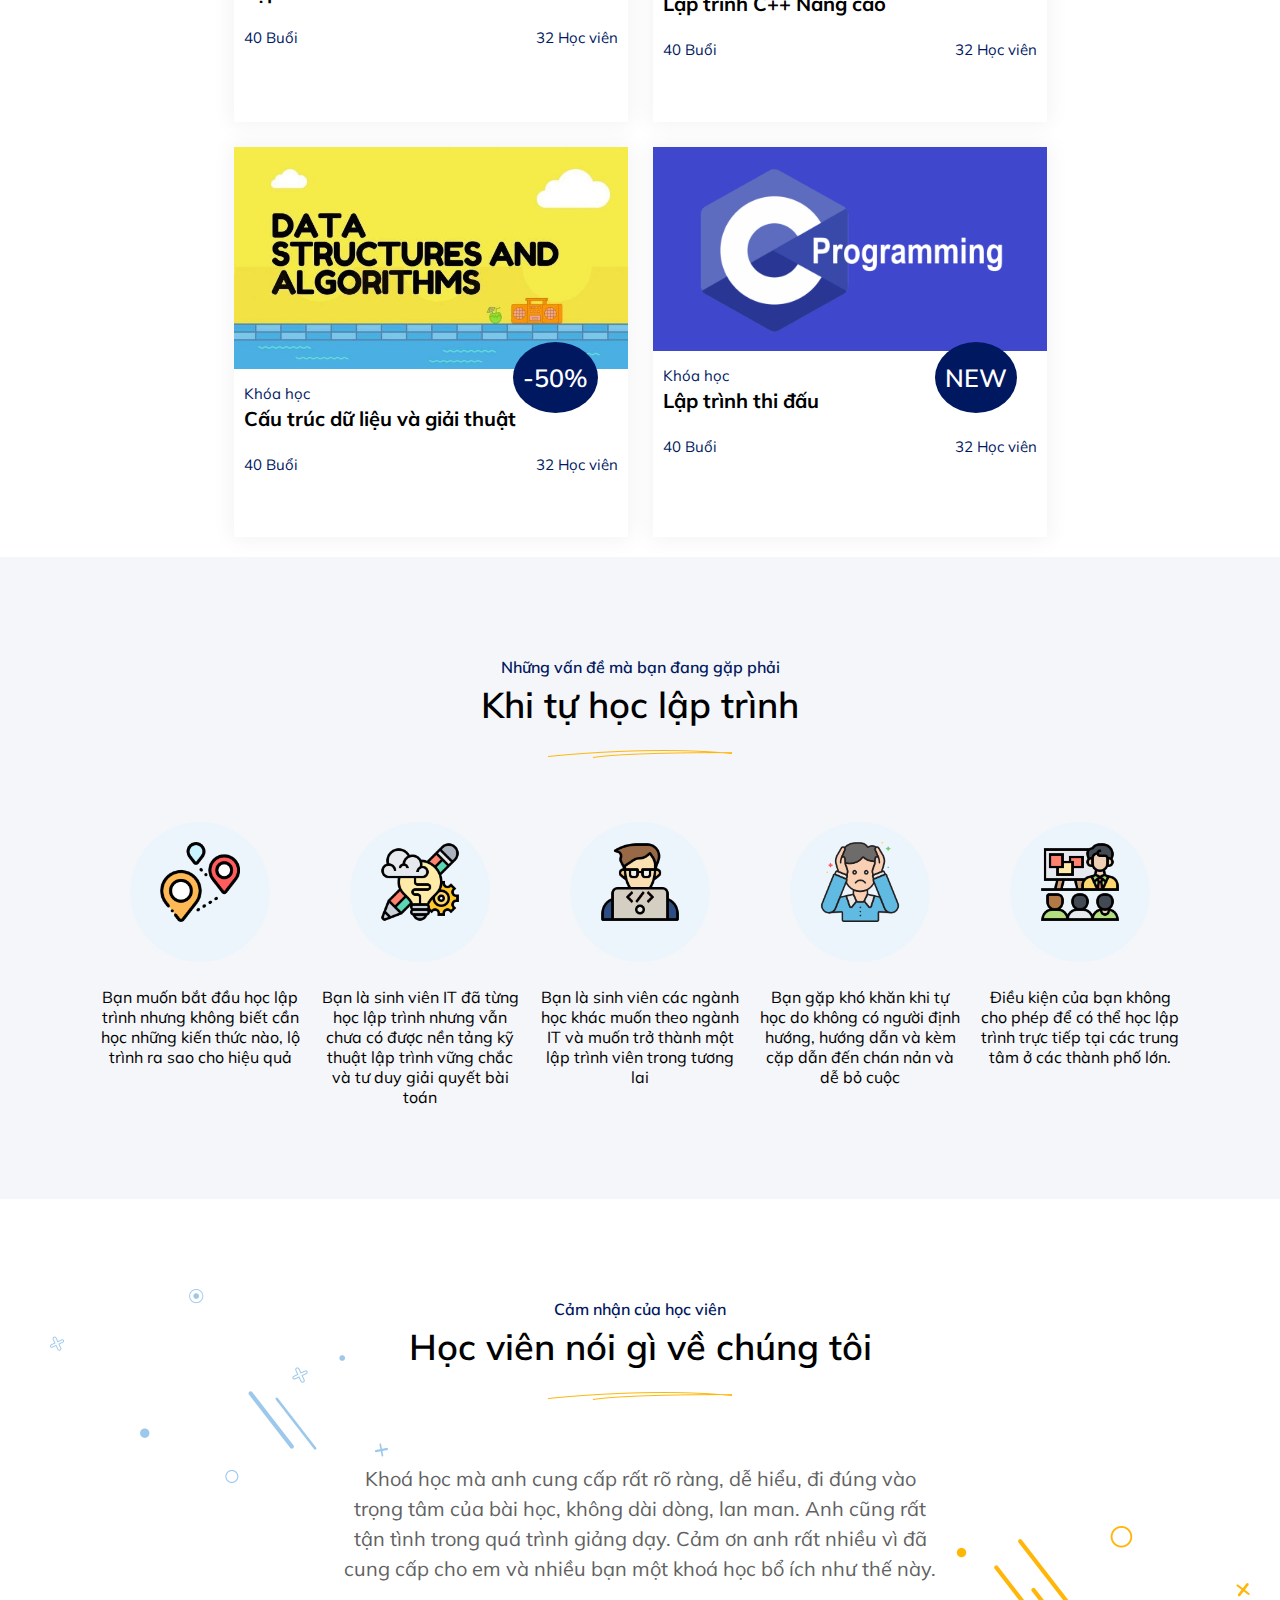
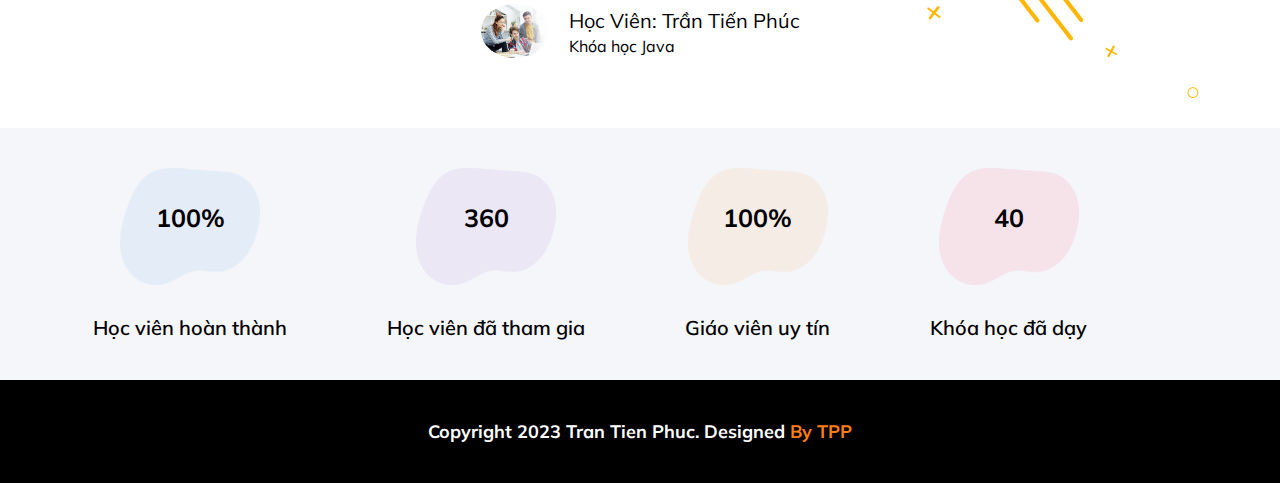
==== commit 625eab04: "first commit" ====
--- a/index.html
+++ b/index.html
@@ -15,13 +15,13 @@
         </div>
         <ul class="menu">
             <li class="menu-item"><a href="./index.html" class="active">Trang chủ</a></li>
-            <li class="menu-item menu-item-table">
-                <a href="">Khóa học</a>
+            <li class="menu-item-table">
+                <a href="" class="table-heading">Khóa học</a>
                 <i class="fa-solid fa-chevron-down"></i>
                 <div class="menu-list">
-                    <a href="./backend.html">Lập trình Backend</a>
+                    <a href="./backend.html" class="border">Lập trình Backend</a>
                     <a href="./fontend.html">Lập trình FontEnd</a>
-                    <a href="">lập trình C++ từ cơ bản đến nâng cao</a>
+                    <a href="./cplus.html">Lập trình C++ từ cơ bản đến nâng cao</a>
                     <a href="">Cấu trúc dữ liệu và giải thuật</a>
                     <a href="">Lập trình C</a>
                     <a href="">Lập trình Java và SQL</a>
@@ -40,7 +40,27 @@
             <a href="" class="contact">Xem chi tiết</a>
         </div>
         <div class="hero-right">
-            <img src="./banner-c-plus-plus (1).png" alt="" class="hero-img">
+            <div class="hero-banner">
+                <img src="./banner-c-plus-plus (1).png" alt="" class="hero-img">
+            </div>
+            <div class="lobby1">
+                <img src="./lobby1.png" alt="" class="lobby1-img">
+            </div>
+            <div class="lobby2">
+                <img src="./lobby2.png" alt="" class="lobby2-img">
+            </div>
+            <div class="lobby3">
+                <img src="./lobby3.png" alt="" class="lobby3-img">
+            </div>
+            <div class="lobby4">
+                <img src="./lobby4.png" alt="" class="lobby4-img">
+            </div>
+            <div class="lobby5">
+                <img src="./lobby5.png" alt="" class="lobby5-img">
+            </div>
+            <div class="lobby6">
+                <img src="./shape-img-8.png" alt="" class="lobby5-img">
+            </div>
         </div>
     </section>
     <section class="source">
--- a/style.css
+++ b/style.css
@@ -41,7 +41,10 @@
     left: 0;
     right: 0;
 }
-.menu .active{
+.menu .menu-item .active{
+    color: var(--main-color);
+}
+.menu .menu-item-table .active{
     color: var(--main-color);
 }
 .logo{
@@ -57,13 +60,13 @@
     align-items: center;
     gap: 25px;
 }
-.menu li a{
+.menu .menu-item a{
     font-size: 18px;
     color: var(--body-color);
     transition: var(--transition);
     font-weight: bold;
 }
-.menu li:hover a{
+.menu .menu-item:hover a{
     color: var(--main-color);
     cursor: pointer;
 }
@@ -82,11 +85,14 @@
     background-color: var(--white-color);
     color: var(--main-color);
 }
-.menu li{
-    display: flex;
-    align-items: center;
-}
-.menu li i{
+.menu .menu-item{
+    display: flex;
+    align-items: center;
+}
+.menu-item-table:hover a{
+    color: var(--body-color);
+}
+.menu .menu-item-table i{
     color: var(--body-color);
     font-weight: bold;
     font-size: 10px;
@@ -94,12 +100,18 @@
     transition: var(--transition);
     cursor: pointer;
 }
-.menu li:hover i{
+.menu .menu-item-table:hover i{
     color: var(--main-color);
 }
 .menu-item-table{
     position: relative;
     cursor: pointer;
+    transition: var(--transition);
+}
+.menu-item-table a{
+    font-size: 18px;
+    font-weight: bold;
+    color: var(--body-color);
 }
 .menu-item-table:hover .menu-list{
     display: inline-flex;
@@ -128,21 +140,83 @@
 }
 .hero-right{
     width: calc(100% - 58.3333333333%);
-}
-.hero-right img{
-    width: 600px;
+    position: relative;
+    display: flex;
+    align-items: center;
+    justify-content: center;
+}
+.lobby1{
+    width: 100px;
+    position: absolute;
+    top: 0;
+    left: 0;
+    z-index: 1;
+    animation: updown linear 9s infinite;
+}
+.lobby2{
+    position: absolute;
+    top: 50%;
+    left: -25px;
+    z-index: 1;
+    animation: updown linear 9s infinite;
+}
+.lobby3{
+    position: absolute;
+    bottom: 0;
+    left: -120px;
+    z-index: 1;
+    animation: updown linear 9s infinite;
+}
+.lobby4{
+    position: absolute;
+    top: 340px;
+    left: -300px;
+    z-index: 1;
+    animation: rotateY linear 9s infinite;
+}
+.lobby5{
+    position: absolute;
+    bottom: 0;
+    left: -400px;
+    z-index: 1;
+    animation: circle linear 9s infinite;
+}
+@keyframes rotateY{
+    from{
+        transform: rotateY(0deg);
+    }to{
+        transform: rotateY(360deg);
+    }
+}
+.lobby6{
+    position: absolute;
+    bottom: 110px;
+    right: 15px;
+    z-index: 1;
+    animation: updown linear 9s infinite;
+}
+.lobby1-img{
+    width: 100%;
+}
+.hero-right .hero-img{
+    width: 100%;
     vertical-align: middle;
 }
+.hero-banner{
+    width: 510px;
+    z-index: 2;
+}
 .menu-list{
     position: absolute;
     left: -10px;
-    top: 160%;
+    top: 180%;
     display: flex;
     flex-direction: column;
     background-color: var(--white-color);
     width: 250px;
     display: none;
     transition: var(--transition);
+    animation: fadeUp ease-in 0.3s;
 }
 .menu-list::before{
     content: "";
@@ -153,13 +227,29 @@
     position: absolute;
     top: -30px;
 }
-.menu-list a{
+.menu-item-table .menu-list a{
     padding: 10px 15px;
     border-bottom: 1px dashed var(--body-color);
-    color: var(--body-color);
-}
-.menu-list a:hover{
-    color: red;
+    font-size: 16px;
+    color: var(--body-color);
+}
+.menu-item-table .menu-list a:hover{
+    color: var(--main-color);
+}
+.menu-item-table:hover .table-heading{
+    color: var(--main-color);
+}
+@keyframes fadeUp{
+    from{
+        opacity: 0;
+        transform: translateY(70px);
+    }to{
+        opacity: 1;
+        transform: translateY(-10PX);
+    }
+}
+.border{
+    border-top: 2px solid var(--main-color);
 }
 .source{
     margin-top: 100px;
@@ -388,6 +478,7 @@
     background-color: rgb(146, 238, 9);
     border-radius: 50%;
     padding: 5px;
+      animation: phone 1s infinite ease-in-out;
 }
 .social .updown{
     width: 40px;
@@ -410,6 +501,30 @@
 }
 .social .updown:hover a{
     color: var(--main-color);
+}
+@keyframes phone{
+    0% {
+    -webkit-transform: rotate(0) scale(1) skew(1deg);
+}
+
+10% {
+    -webkit-transform: rotate(-25deg) scale(1) skew(1deg);
+}
+20% {
+    -webkit-transform: rotate(25deg) scale(1) skew(1deg);
+}
+30% {
+    -webkit-transform: rotate(-25deg) scale(1) skew(1deg);
+}
+40% {
+    -webkit-transform: rotate(25deg) scale(1) skew(1deg);
+}
+50% {
+    -webkit-transform: rotate(0) scale(1) skew(1deg);
+}
+100% {
+    -webkit-transform: rotate(0) scale(1) skew(1deg);
+}
 }
 .introduce-hero{
     position: relative;
@@ -579,6 +694,41 @@
 }
 .target-left{
     width: 50%;
+    text-align: center;
+    position: relative;
+}
+.target-shape{
+}
+.target-shape-1{
+    position: absolute;
+    top: 0;
+    left: 0;
+    right: 0;
+    width: 300px;
+    animation: circle  linear 9s infinite;
+    z-index: -1;
+}
+.target-shape-2{
+    position: absolute;
+    top: 0;
+    left: 0;
+    right: 0;
+    z-index: -1;
+    animation: updown  linear 9s infinite;
+}
+@keyframes updown{
+    from{
+        transform: translateY(0);
+    }to{
+        transform: translateY(20px);
+    }
+}
+@keyframes circle{
+    from{
+        transform: rotate(0deg);
+    }to{
+        transform: rotate(230deg);
+    }
 }
 .target-left img{
     width: 100%;
@@ -663,7 +813,6 @@
     height: 230px;
     background-color: transparent;
     border: 1px solid var(--white-color);
-    cursor: pointer;
     transition: var(--transition);
     padding-bottom: 40px;
 }
